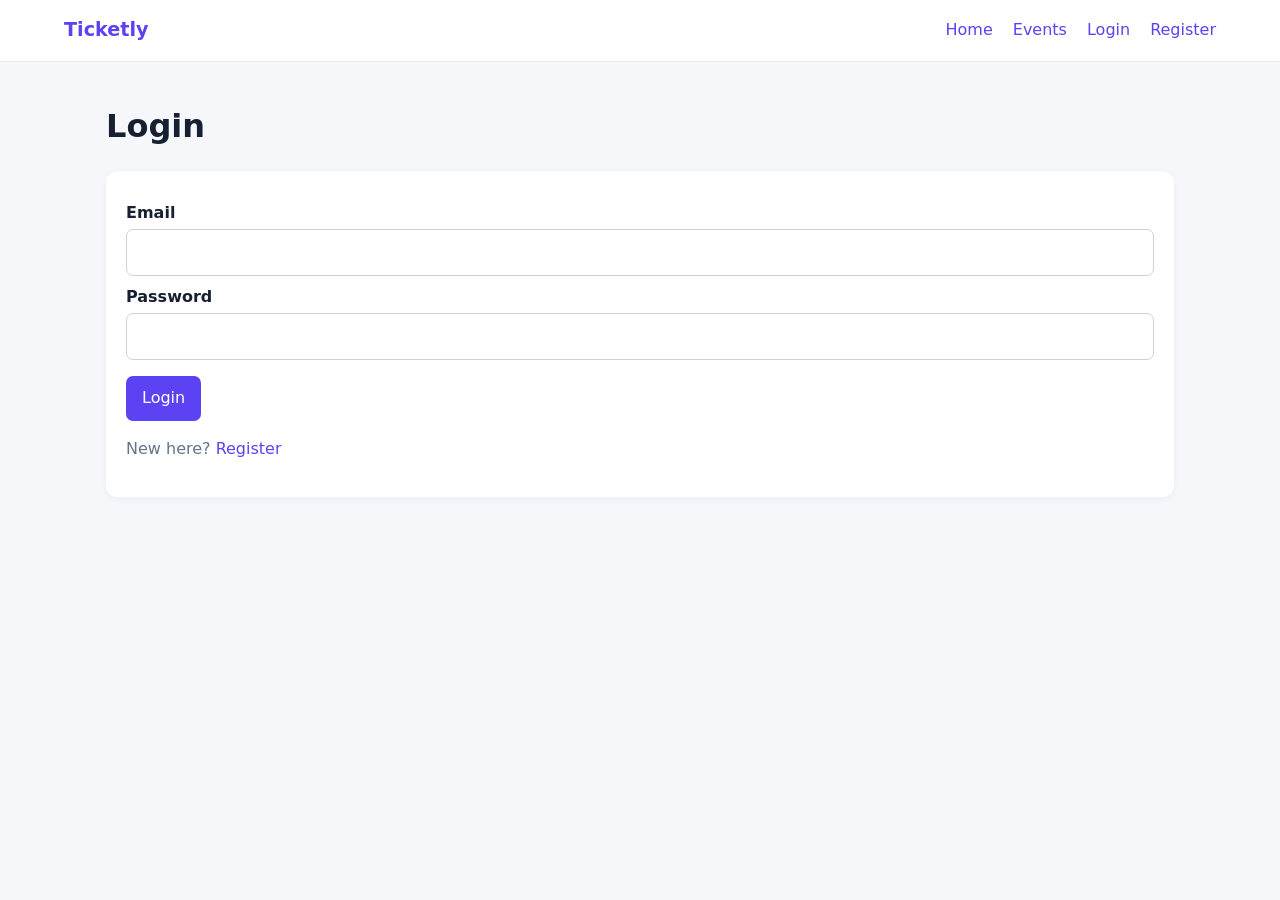
==== frontend/admin.html @ 1169518d "Initial Event and Ticket Booking System" ====
<!doctype html><html><head><meta charset="utf-8"><meta name="viewport" content="width=device-width,initial-scale=1"><title>Admin</title><link rel="stylesheet" href="css/styles.css"></head><body><nav id="nav"></nav><main><h1>Admin dashboard</h1><div id="message"></div><form id="form"><h2>Create event</h2><div class="row"><p><label>Title</label><input name="title" required></p><p><label>Category</label><input name="category" required></p><p><label>Location</label><input name="location" required></p></div><div class="row"><p><label>Date</label><input name="event_date" type="date" required></p><p><label>Time</label><input name="event_time" type="time" required></p><p><label>Image URL (optional)</label><input name="image_url"></p></div><label>Description</label><textarea name="description" required></textarea><p><button>Create event</button></p></form><h2>All bookings</h2><section id="bookings" class="grid"></section></main><script src="js/app.js"></script><script>if(!user()||user().role!=='admin')location='login.html';form.onsubmit=async e=>{e.preventDefault();try{await api('/events',{method:'POST',body:JSON.stringify(Object.fromEntries(new FormData(form)))});form.reset();load()}catch(e){showError(e)}};async function load(){try{bookings.innerHTML=(await api('/bookings')).bookings.map(b=>`<article class="card"><b>${b.event.title}</b><p>${b.event.location} · $${b.total_amount.toFixed(2)}</p><p>${b.status}</p></article>`).join('')||'<p>No bookings yet.</p>'}catch(e){showError(e)}}load()</script></body></html>
---- frontend/css/styles.css ----
:root { --ink:#172033; --brand:#5b42f3; --light:#f5f7fb; --muted:#64748b; --danger:#d14343; }
* { box-sizing:border-box } body { margin:0; font:16px/1.5 system-ui,sans-serif; color:var(--ink); background:var(--light) }
nav { background:#fff; border-bottom:1px solid #e6e9f0; padding:1rem max(5vw,1rem); display:flex; gap:1.25rem; align-items:center; flex-wrap:wrap } nav b { color:var(--brand); font-size:1.2rem; margin-right:auto } a { color:var(--brand); text-decoration:none } main { max-width:1100px; margin:2.5rem auto; padding:0 1rem } h1 { margin-top:0 } .hero { background:linear-gradient(120deg,#3424aa,#7a5cff); color:#fff; padding:4rem 2rem; border-radius:18px }.hero h1 { font-size:clamp(2rem,6vw,4rem) }.grid { display:grid; grid-template-columns:repeat(auto-fit,minmax(240px,1fr)); gap:1rem }.card, form { background:#fff; padding:1.25rem; border-radius:12px; box-shadow:0 2px 10px #1e293b0c }.card h3 { margin:.1rem 0 }.muted { color:var(--muted) }.row { display:flex; gap:.75rem; flex-wrap:wrap; align-items:end }.row>* { flex:1 } input, textarea, select, button { width:100%; border:1px solid #ccd3df; border-radius:7px; padding:.65rem; font:inherit } label { display:block; margin:.6rem 0 .25rem; font-weight:600 } button,.button { background:var(--brand); color:#fff; border:0; cursor:pointer; display:inline-block; width:auto; padding:.65rem 1rem }.danger { background:var(--danger) }.notice { padding:.8rem; border-radius:7px; background:#fff1f1; color:#a22626; margin:1rem 0 }.ticket { border-top:1px solid #e6e9f0; padding:.8rem 0 }.hidden { display:none!important }
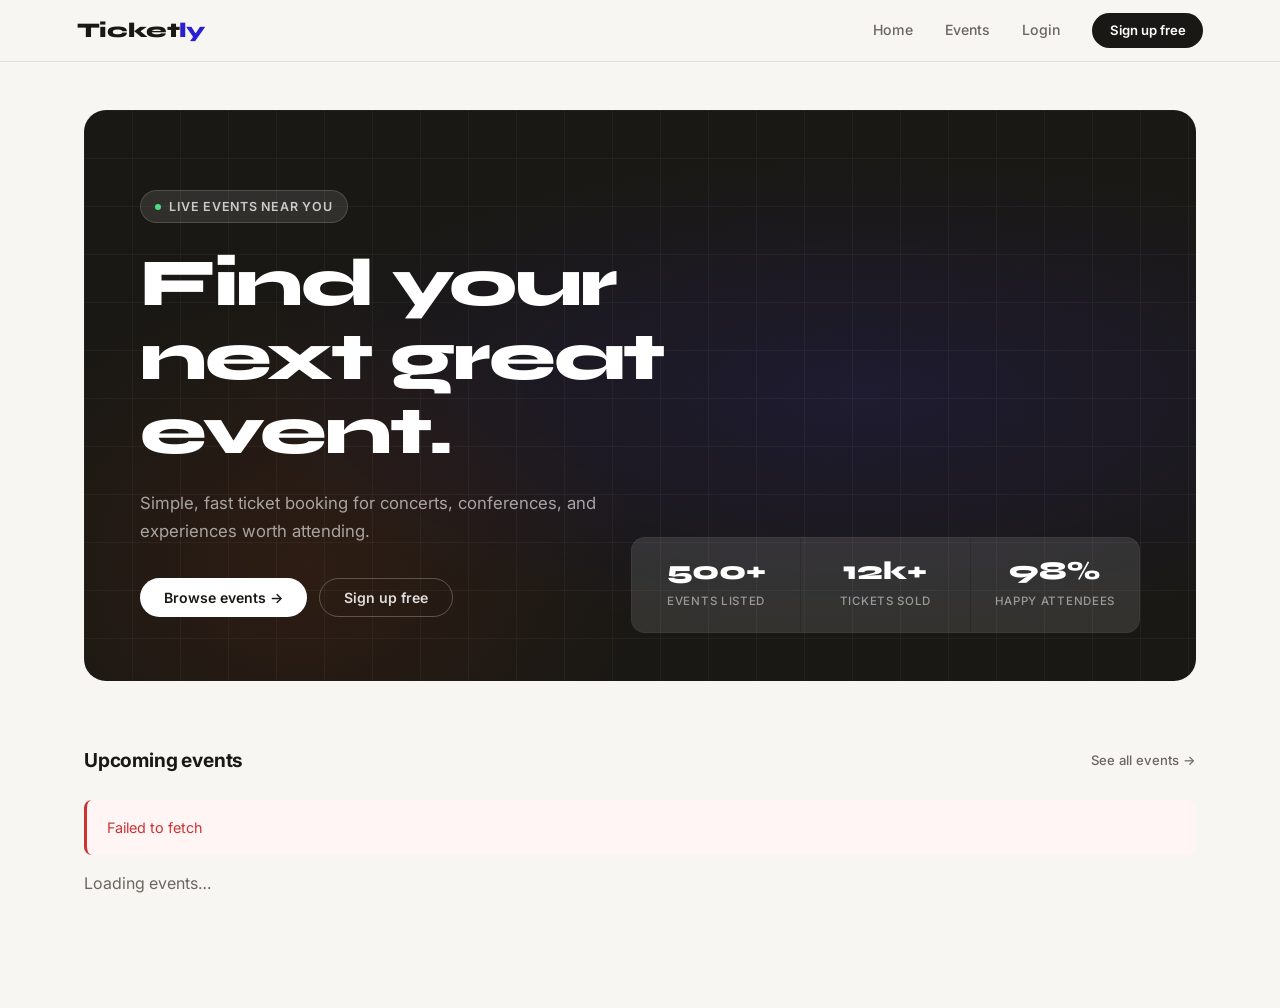
==== commit 72814f2e: "ready to learn docker" ====
--- a/frontend/admin.html
+++ b/frontend/admin.html
@@ -1 +1,215 @@
-<!doctype html><html><head><meta charset="utf-8"><meta name="viewport" content="width=device-width,initial-scale=1"><title>Admin</title><link rel="stylesheet" href="css/styles.css"></head><body><nav id="nav"></nav><main><h1>Admin dashboard</h1><div id="message"></div><form id="form"><h2>Create event</h2><div class="row"><p><label>Title</label><input name="title" required></p><p><label>Category</label><input name="category" required></p><p><label>Location</label><input name="location" required></p></div><div class="row"><p><label>Date</label><input name="event_date" type="date" required></p><p><label>Time</label><input name="event_time" type="time" required></p><p><label>Image URL (optional)</label><input name="image_url"></p></div><label>Description</label><textarea name="description" required></textarea><p><button>Create event</button></p></form><h2>All bookings</h2><section id="bookings" class="grid"></section></main><script src="js/app.js"></script><script>if(!user()||user().role!=='admin')location='login.html';form.onsubmit=async e=>{e.preventDefault();try{await api('/events',{method:'POST',body:JSON.stringify(Object.fromEntries(new FormData(form)))});form.reset();load()}catch(e){showError(e)}};async function load(){try{bookings.innerHTML=(await api('/bookings')).bookings.map(b=>`<article class="card"><b>${b.event.title}</b><p>${b.event.location} · $${b.total_amount.toFixed(2)}</p><p>${b.status}</p></article>`).join('')||'<p>No bookings yet.</p>'}catch(e){showError(e)}}load()</script></body></html>
+<!doctype html>
+<html lang="en">
+<head>
+  <meta charset="utf-8">
+  <meta name="viewport" content="width=device-width,initial-scale=1">
+  <title>Admin — Ticketly</title>
+  <link rel="stylesheet" href="css/styles.css">
+</head>
+<body>
+  <nav id="nav"></nav>
+  <main>
+    <div style="margin-bottom:2.5rem">
+      <h1 style="margin-bottom:.25rem">Admin dashboard</h1>
+      <p class="muted" style="font-size:.92rem">Manage events, tickets and bookings.</p>
+    </div>
+
+    <!-- Stats -->
+    <div class="admin-grid" id="statsRow">
+      <div class="stat-card"><div class="stat-icon brand">🗓️</div><div><div class="stat-num" id="sEvents">—</div><div class="stat-label">Total events</div></div></div>
+      <div class="stat-card"><div class="stat-icon accent">🎟️</div><div><div class="stat-num" id="sBookings">—</div><div class="stat-label">Total bookings</div></div></div>
+    </div>
+
+    <div id="message"></div>
+
+    <!-- Create / Edit Event -->
+    <form id="eventForm">
+      <div style="display:flex;justify-content:space-between;align-items:center;margin-bottom:1.5rem">
+        <h2 id="eventFormTitle" style="font-size:1.15rem;margin:0">Create event</h2>
+        <button id="cancelEdit" class="hidden button btn-ghost" type="button" onclick="resetEventForm()" style="border-radius:100px;padding:.5rem 1rem;font-size:.82rem">✕ Cancel edit</button>
+      </div>
+      <div class="row">
+        <p><label>Title</label><input name="title" required placeholder="Event name"></p>
+        <p><label>Category</label><input name="category" required placeholder="Music, Tech…"></p>
+        <p><label>Location</label><input name="location" required placeholder="Venue or city"></p>
+      </div>
+      <div class="row">
+        <p><label>Date</label><input name="event_date" type="date" required></p>
+        <p><label>Time</label><input name="event_time" type="time" required></p>
+        <p><label>Image URL</label><input name="image_url" placeholder="https://…"></p>
+      </div>
+      <label>Description</label>
+      <textarea name="description" required placeholder="Describe the event…"></textarea>
+      <div style="margin-top:1.5rem">
+        <button id="eventSubmit" style="border-radius:100px">Create event →</button>
+      </div>
+    </form>
+
+    <!-- Events table -->
+    <div style="display:flex;justify-content:space-between;align-items:center;margin-bottom:1rem">
+      <h2 style="font-size:1.1rem">Event management</h2>
+    </div>
+    <div class="table-wrap">
+      <table>
+        <thead><tr><th>Title</th><th>Category</th><th>Date</th><th>Location</th><th>Actions</th></tr></thead>
+        <tbody id="eventsTable"><tr><td colspan="5" class="muted" style="padding:2rem;text-align:center">Loading…</td></tr></tbody>
+      </table>
+    </div>
+
+    <!-- Ticket type form -->
+    <form id="ticketForm">
+      <h2 style="font-size:1.15rem;margin-bottom:1.5rem;margin-top:0">Create ticket type</h2>
+      <div class="row">
+        <p><label>Event</label><select id="ticketEvent" required></select></p>
+        <p><label>Ticket name</label><input name="name" placeholder="General Admission" required></p>
+        <p><label>Price ($)</label><input name="price" type="number" min="0" step="0.01" required placeholder="0.00"></p>
+        <p><label>Quantity</label><input name="total_quantity" type="number" min="1" required placeholder="100"></p>
+      </div>
+      <label>Description (optional)</label>
+      <textarea name="description" placeholder="What's included…"></textarea>
+      <div style="margin-top:1.5rem"><button style="border-radius:100px">Create ticket type →</button></div>
+    </form>
+
+    <!-- Tickets for selected event -->
+    <h2 id="ticketsTitle" style="margin-bottom:1rem;font-size:1.1rem">Ticket types</h2>
+    <div id="tickets" style="margin-bottom:2.5rem">
+      <p class="muted" style="font-size:.9rem">Select an event above to view its ticket types.</p>
+    </div>
+
+    <!-- All bookings table -->
+    <h2 style="margin-bottom:1rem;font-size:1.1rem">All bookings</h2>
+    <div class="table-wrap">
+      <table>
+        <thead><tr><th>User</th><th>Event</th><th>Ticket</th><th>Qty</th><th>Date</th></tr></thead>
+        <tbody id="bookingsTable"><tr><td colspan="5" class="muted" style="padding:2rem;text-align:center">Loading…</td></tr></tbody>
+      </table>
+    </div>
+  </main>
+
+  <script src="js/app.js"></script>
+  <script>
+    let editId = null;
+
+    async function loadEvents() {
+      const { events } = await api('/events');
+      document.querySelector('#sEvents').textContent = events.length;
+
+      const tb = document.querySelector('#eventsTable');
+      tb.innerHTML = events.length
+        ? events.map(e => `
+          <tr>
+            <td style="font-weight:600">${e.title}</td>
+            <td><span class="badge">${e.category}</span></td>
+            <td>${fmtDate(e.event_date)}</td>
+            <td>${e.location}</td>
+            <td>
+              <div style="display:flex;gap:.5rem">
+                <button onclick='startEdit(${JSON.stringify(e)})' class="btn-ghost button" style="padding:.4rem .85rem;font-size:.78rem;border-radius:100px">Edit</button>
+                <button class="danger button" onclick="deleteEvent(${e.id})" style="padding:.4rem .85rem;font-size:.78rem;border-radius:100px">Delete</button>
+              </div>
+            </td>
+          </tr>`).join('')
+        : `<tr><td colspan="5" class="muted" style="padding:2rem;text-align:center">No events yet.</td></tr>`;
+
+      const sel = document.querySelector('#ticketEvent');
+      sel.innerHTML = events.map(e => `<option value="${e.id}">${e.title}</option>`).join('');
+    }
+
+    async function loadBookings() {
+      try {
+        const { bookings } = await api('/bookings');
+        document.querySelector('#sBookings').textContent = bookings.length;
+        const tb = document.querySelector('#bookingsTable');
+        tb.innerHTML = bookings.length
+          ? bookings.map(b => `
+            <tr>
+              <td>${b.user_name || b.user_email || '—'}</td>
+              <td style="font-weight:600">${b.event.title}</td>
+              <td>${b.items.map(item => item.ticket_type).join(', ')}</td>
+              <td><span class="badge orange">×${b.items.reduce((total, item) => total + item.quantity, 0)}</span></td>
+              <td>${fmtDate(b.created_at)}</td>
+            </tr>`).join('')
+          : `<tr><td colspan="5" class="muted" style="padding:2rem;text-align:center">No bookings yet.</td></tr>`;
+      } catch(_) {}
+    }
+
+    function startEdit(e) {
+      editId = e.id;
+      document.querySelector('#eventFormTitle').textContent = 'Edit event';
+      document.querySelector('#eventSubmit').textContent = 'Save changes →';
+      document.querySelector('#cancelEdit').classList.remove('hidden');
+      const form = document.querySelector('#eventForm');
+      Object.entries(e).forEach(([k, v]) => { const i = form.querySelector(`[name="${k}"]`); if (i) i.value = v || ''; });
+      form.scrollIntoView({ behavior: 'smooth', block: 'start' });
+    }
+
+    function resetEventForm() {
+      editId = null;
+      document.querySelector('#eventFormTitle').textContent = 'Create event';
+      document.querySelector('#eventSubmit').textContent = 'Create event →';
+      document.querySelector('#cancelEdit').classList.add('hidden');
+      document.querySelector('#eventForm').reset();
+    }
+
+    async function deleteEvent(id) {
+      if (!confirm('Delete this event? This cannot be undone.')) return;
+      try { await api(`/events/${id}`, { method: 'DELETE' }); showMessage('Event deleted.', false); loadEvents(); }
+      catch(e) { showError(e); }
+    }
+
+    document.querySelector('#eventForm').addEventListener('submit', async e => {
+      e.preventDefault();
+      const fd = Object.fromEntries(new FormData(e.target));
+      try {
+        if (editId) {
+          await api(`/events/${editId}`, { method: 'PUT', body: JSON.stringify(fd) });
+          showMessage('Event updated.', false);
+        } else {
+          await api('/events', { method: 'POST', body: JSON.stringify(fd) });
+          showMessage('Event created.', false);
+        }
+        resetEventForm(); loadEvents();
+      } catch(err) { showError(err); }
+    });
+
+    document.querySelector('#ticketForm').addEventListener('submit', async e => {
+      e.preventDefault();
+      const fd = Object.fromEntries(new FormData(e.target));
+      fd.event_id = document.querySelector('#ticketEvent').value;
+      try {
+        const eventId = fd.event_id;
+        delete fd.event_id;
+        await api(`/events/${eventId}/tickets`, { method: 'POST', body: JSON.stringify(fd) });
+        showMessage('Ticket type created.', false);
+        e.target.reset();
+        loadEvents();
+      }
+      catch(err) { showError(err); }
+    });
+
+    document.querySelector('#ticketEvent').addEventListener('change', async function() {
+      const id = this.value; if (!id) return;
+      try {
+        const { ticket_types: tickets } = await api(`/events/${id}/tickets`);
+        document.querySelector('#tickets').innerHTML = tickets.length
+          ? `<div class="table-wrap"><table>
+              <thead><tr><th>Name</th><th>Price</th><th>Available</th><th>Total</th></tr></thead>
+              <tbody>${tickets.map(t => `<tr>
+                <td style="font-weight:600">${t.name}</td>
+                <td>$${Number(t.price).toFixed(2)}</td>
+                <td><span class="badge green">${t.available_quantity ?? t.total_quantity}</span></td>
+                <td>${t.total_quantity}</td>
+              </tr>`).join('')}</tbody>
+            </table></div>`
+          : `<p class="muted" style="font-size:.9rem">No ticket types for this event yet.</p>`;
+      } catch(e) { showError(e); }
+    });
+
+    document.addEventListener('DOMContentLoaded', async () => {
+      if (!user() || user().role !== 'admin') { location.href = 'index.html'; return; }
+      await loadEvents();
+      await loadBookings();
+    });
+  </script>
+</body>
+</html>
--- a/frontend/css/styles.css
+++ b/frontend/css/styles.css
@@ -1,3 +1,740 @@
-:root { --ink:#172033; --brand:#5b42f3; --light:#f5f7fb; --muted:#64748b; --danger:#d14343; }
-* { box-sizing:border-box } body { margin:0; font:16px/1.5 system-ui,sans-serif; color:var(--ink); background:var(--light) }
-nav { background:#fff; border-bottom:1px solid #e6e9f0; padding:1rem max(5vw,1rem); display:flex; gap:1.25rem; align-items:center; flex-wrap:wrap } nav b { color:var(--brand); font-size:1.2rem; margin-right:auto } a { color:var(--brand); text-decoration:none } main { max-width:1100px; margin:2.5rem auto; padding:0 1rem } h1 { margin-top:0 } .hero { background:linear-gradient(120deg,#3424aa,#7a5cff); color:#fff; padding:4rem 2rem; border-radius:18px }.hero h1 { font-size:clamp(2rem,6vw,4rem) }.grid { display:grid; grid-template-columns:repeat(auto-fit,minmax(240px,1fr)); gap:1rem }.card, form { background:#fff; padding:1.25rem; border-radius:12px; box-shadow:0 2px 10px #1e293b0c }.card h3 { margin:.1rem 0 }.muted { color:var(--muted) }.row { display:flex; gap:.75rem; flex-wrap:wrap; align-items:end }.row>* { flex:1 } input, textarea, select, button { width:100%; border:1px solid #ccd3df; border-radius:7px; padding:.65rem; font:inherit } label { display:block; margin:.6rem 0 .25rem; font-weight:600 } button,.button { background:var(--brand); color:#fff; border:0; cursor:pointer; display:inline-block; width:auto; padding:.65rem 1rem }.danger { background:var(--danger) }.notice { padding:.8rem; border-radius:7px; background:#fff1f1; color:#a22626; margin:1rem 0 }.ticket { border-top:1px solid #e6e9f0; padding:.8rem 0 }.hidden { display:none!important }
+@import url('https://fonts.googleapis.com/css2?family=Inter:ital,wght@0,400;0,500;0,600;0,700;0,800;1,400&family=Syne:wght@700;800&display=swap');
+
+/* ─── TOKENS ─── */
+:root {
+  --bg:       #F7F6F2;
+  --surface:  #FFFFFF;
+  --surface2: #F0EEE8;
+  --border:   #E2DFD6;
+  --ink:      #1A1814;
+  --muted:    #6B6760;
+  --brand:    #2A1FD4;
+  --brand-lt: #EAE8FF;
+  --accent:   #E8480C;
+  --accent-lt:#FFF0EB;
+  --gold:     #C9993A;
+  --gold-lt:  #FFF8E8;
+  --success:  #1A7A4A;
+  --danger:   #CC3333;
+  --radius-sm:8px;
+  --radius:   14px;
+  --radius-lg:22px;
+  --shadow-sm:0 1px 3px rgba(26,24,20,.07),0 1px 2px rgba(26,24,20,.05);
+  --shadow:   0 4px 16px rgba(26,24,20,.09),0 1px 4px rgba(26,24,20,.06);
+  --shadow-lg:0 16px 48px rgba(26,24,20,.13),0 4px 12px rgba(26,24,20,.08);
+}
+
+*, *::before, *::after { box-sizing: border-box; margin: 0; padding: 0; }
+
+body {
+  font-family: 'Inter', system-ui, sans-serif;
+  font-size: 16px;
+  line-height: 1.6;
+  color: var(--ink);
+  background: var(--bg);
+  -webkit-font-smoothing: antialiased;
+}
+
+img { display: block; max-width: 100%; }
+a { color: var(--brand); text-decoration: none; }
+
+/* ─── NAV ─── */
+nav {
+  position: sticky;
+  top: 0;
+  z-index: 200;
+  background: rgba(247,246,242,.92);
+  backdrop-filter: blur(20px);
+  -webkit-backdrop-filter: blur(20px);
+  border-bottom: 1px solid var(--border);
+  padding: 0 max(6vw, 1.25rem);
+  height: 62px;
+  display: flex;
+  gap: 2rem;
+  align-items: center;
+}
+
+nav b {
+  font-family: 'Syne', sans-serif;
+  font-size: 1.3rem;
+  font-weight: 800;
+  color: var(--ink);
+  margin-right: auto;
+  letter-spacing: -0.02em;
+}
+
+nav b span { color: var(--brand); }
+
+nav a {
+  color: var(--muted);
+  font-size: .88rem;
+  font-weight: 500;
+  transition: color .15s;
+}
+nav a:hover { color: var(--ink); }
+nav .nav-cta {
+  background: var(--ink);
+  color: #fff !important;
+  padding: .45rem 1.1rem;
+  border-radius: 100px;
+  font-size: .82rem;
+  font-weight: 600;
+}
+nav .nav-cta:hover { opacity: .85; }
+
+/* ─── LAYOUT ─── */
+main {
+  max-width: 1160px;
+  margin: 0 auto;
+  padding: 3rem 1.5rem 7rem;
+}
+
+h1 {
+  font-family: 'Syne', sans-serif;
+  font-size: clamp(2rem, 5vw, 3.2rem);
+  font-weight: 800;
+  line-height: 1.1;
+  letter-spacing: -0.03em;
+  color: var(--ink);
+}
+
+h2 {
+  font-size: 1.05rem;
+  font-weight: 700;
+  color: var(--ink);
+  letter-spacing: -.01em;
+}
+
+/* ─── HERO ─── */
+.hero {
+  position: relative;
+  overflow: hidden;
+  border-radius: var(--radius-lg);
+  background: var(--ink);
+  padding: 5rem 3.5rem 4rem;
+  margin-bottom: 4rem;
+  min-height: 420px;
+  display: flex;
+  align-items: center;
+}
+
+.hero-bg {
+  position: absolute;
+  inset: 0;
+  background:
+    radial-gradient(ellipse 80% 60% at 70% 50%, #3a2fee22 0%, transparent 70%),
+    radial-gradient(ellipse 50% 80% at 20% 80%, #E8480C18 0%, transparent 60%);
+  pointer-events: none;
+}
+
+.hero-grid {
+  position: absolute;
+  inset: 0;
+  background-image:
+    linear-gradient(rgba(255,255,255,.04) 1px, transparent 1px),
+    linear-gradient(90deg, rgba(255,255,255,.04) 1px, transparent 1px);
+  background-size: 48px 48px;
+  pointer-events: none;
+}
+
+.hero-content { position: relative; z-index: 1; max-width: 600px; }
+
+.hero-eyebrow {
+  display: inline-flex;
+  align-items: center;
+  gap: .5rem;
+  background: rgba(255,255,255,.1);
+  border: 1px solid rgba(255,255,255,.15);
+  color: rgba(255,255,255,.75);
+  font-size: .78rem;
+  font-weight: 600;
+  letter-spacing: .06em;
+  text-transform: uppercase;
+  padding: .35rem .9rem;
+  border-radius: 100px;
+  margin-bottom: 1.5rem;
+}
+
+.hero-eyebrow::before {
+  content: '';
+  width: 6px; height: 6px;
+  background: #4ade80;
+  border-radius: 50%;
+  flex-shrink: 0;
+}
+
+.hero h1 {
+  color: #fff;
+  margin-bottom: 1.25rem;
+  font-size: clamp(2.4rem, 6vw, 4.2rem);
+}
+
+.hero p {
+  color: rgba(255,255,255,.6);
+  font-size: 1.05rem;
+  margin-bottom: 2rem;
+  max-width: 44ch;
+  line-height: 1.7;
+}
+
+.hero-actions { display: flex; gap: .75rem; flex-wrap: wrap; }
+
+.hero-stats {
+  position: absolute;
+  right: 3.5rem;
+  bottom: 3rem;
+  display: grid;
+  grid-template-columns: repeat(3, 1fr);
+  gap: 1px;
+  background: rgba(255,255,255,.08);
+  border: 1px solid rgba(255,255,255,.08);
+  border-radius: var(--radius);
+  overflow: hidden;
+}
+
+.hero-stat {
+  background: rgba(255,255,255,.04);
+  padding: 1.25rem 1.5rem;
+  text-align: center;
+}
+
+.hero-stat strong {
+  display: block;
+  font-family: 'Syne', sans-serif;
+  font-size: 1.6rem;
+  font-weight: 800;
+  color: #fff;
+  line-height: 1;
+  margin-bottom: .2rem;
+}
+
+.hero-stat span {
+  font-size: .72rem;
+  color: rgba(255,255,255,.5);
+  font-weight: 500;
+  text-transform: uppercase;
+  letter-spacing: .06em;
+}
+
+/* ─── SECTION HEADER ─── */
+.section-header {
+  display: flex;
+  justify-content: space-between;
+  align-items: center;
+  margin-bottom: 1.5rem;
+}
+
+.section-header h2 { font-size: 1.2rem; }
+
+.section-header a {
+  font-size: .82rem;
+  color: var(--muted);
+  font-weight: 500;
+  display: flex;
+  align-items: center;
+  gap: .25rem;
+}
+.section-header a:hover { color: var(--brand); }
+
+/* ─── BUTTONS ─── */
+.button, button {
+  display: inline-flex;
+  align-items: center;
+  gap: .5rem;
+  border: none;
+  border-radius: 100px;
+  padding: .72rem 1.5rem;
+  font: 600 .88rem/1 'Inter', sans-serif;
+  cursor: pointer;
+  transition: all .15s;
+  text-decoration: none;
+  white-space: nowrap;
+  background: var(--brand);
+  color: #fff;
+}
+
+.button:hover, button:hover { filter: brightness(1.1); transform: translateY(-1px); }
+.button:active, button:active { transform: translateY(0); filter: brightness(.95); }
+
+.btn-outline {
+  background: transparent;
+  border: 1.5px solid rgba(255,255,255,.25);
+  color: rgba(255,255,255,.85);
+}
+.btn-outline:hover { background: rgba(255,255,255,.1); border-color: rgba(255,255,255,.4); filter: none; }
+
+.btn-dark {
+  background: var(--ink);
+  color: #fff;
+}
+
+.btn-ghost {
+  background: var(--surface2);
+  color: var(--ink);
+  border: 1px solid var(--border);
+}
+.btn-ghost:hover { background: var(--border); filter: none; }
+
+.danger { background: var(--danger) !important; }
+
+/* ─── GRID ─── */
+.grid {
+  display: grid;
+  grid-template-columns: repeat(auto-fill, minmax(280px, 1fr));
+  gap: 1.25rem;
+}
+
+.grid-tight {
+  display: grid;
+  grid-template-columns: repeat(auto-fill, minmax(220px, 1fr));
+  gap: 1rem;
+}
+
+/* ─── EVENT CARD ─── */
+.card {
+  background: var(--surface);
+  border: 1px solid var(--border);
+  border-radius: var(--radius);
+  overflow: hidden;
+  display: flex;
+  flex-direction: column;
+  transition: box-shadow .2s, transform .2s;
+  box-shadow: var(--shadow-sm);
+}
+
+.card:hover {
+  box-shadow: var(--shadow);
+  transform: translateY(-3px);
+}
+
+.card-img-wrap {
+  position: relative;
+  aspect-ratio: 16/9;
+  overflow: hidden;
+  background: var(--surface2);
+  flex-shrink: 0;
+}
+
+.card-img-wrap img {
+  width: 100%;
+  height: 100%;
+  object-fit: cover;
+  transition: transform .4s ease;
+}
+
+.card:hover .card-img-wrap img { transform: scale(1.04); }
+
+.card-img-placeholder {
+  width: 100%;
+  height: 100%;
+  display: flex;
+  align-items: center;
+  justify-content: center;
+  font-size: 2.5rem;
+  background: linear-gradient(135deg, var(--surface2) 0%, var(--border) 100%);
+}
+
+.card-category {
+  position: absolute;
+  top: .75rem;
+  left: .75rem;
+  background: rgba(255,255,255,.95);
+  color: var(--ink);
+  font-size: .72rem;
+  font-weight: 700;
+  padding: .3rem .7rem;
+  border-radius: 100px;
+  letter-spacing: .04em;
+  text-transform: uppercase;
+  backdrop-filter: blur(8px);
+}
+
+.card-body { padding: 1.25rem; display: flex; flex-direction: column; flex: 1; gap: .5rem; }
+.card-body h3 { font-size: 1rem; font-weight: 700; line-height: 1.3; letter-spacing: -.01em; }
+.card-meta { font-size: .8rem; color: var(--muted); display: flex; flex-direction: column; gap: .2rem; }
+.card-meta span { display: flex; align-items: center; gap: .4rem; }
+.card-footer { margin-top: auto; display: flex; align-items: center; justify-content: space-between; padding-top: .75rem; border-top: 1px solid var(--border); }
+.card-price { font-size: .95rem; font-weight: 700; color: var(--ink); }
+.card-footer .button { padding: .5rem 1rem; font-size: .8rem; border-radius: 100px; }
+
+/* FEATURED CARD - big one */
+.card-featured {
+  grid-column: 1 / -1;
+  flex-direction: row;
+  min-height: 280px;
+}
+
+.card-featured .card-img-wrap {
+  width: 380px;
+  flex-shrink: 0;
+  aspect-ratio: unset;
+}
+
+.card-featured .card-body { padding: 2rem; justify-content: center; }
+.card-featured .card-body h3 { font-size: 1.4rem; }
+
+/* ─── CATEGORY PILLS ─── */
+.category-strip {
+  display: flex;
+  gap: .6rem;
+  flex-wrap: wrap;
+  margin-bottom: 2rem;
+}
+
+.cat-pill {
+  display: inline-flex;
+  align-items: center;
+  gap: .4rem;
+  background: var(--surface);
+  border: 1px solid var(--border);
+  color: var(--muted);
+  font-size: .82rem;
+  font-weight: 600;
+  padding: .45rem 1rem;
+  border-radius: 100px;
+  cursor: pointer;
+  transition: all .15s;
+}
+
+.cat-pill:hover, .cat-pill.active {
+  background: var(--ink);
+  color: #fff;
+  border-color: var(--ink);
+}
+
+/* ─── SEARCH ─── */
+.search-wrap {
+  position: relative;
+  display: flex;
+  gap: .75rem;
+  margin-bottom: 2rem;
+  flex-wrap: wrap;
+}
+
+.search-wrap input {
+  flex: 1;
+  min-width: 200px;
+  padding-left: 2.75rem;
+}
+
+.search-wrap .search-icon {
+  position: absolute;
+  left: 1rem;
+  top: 50%;
+  transform: translateY(-50%);
+  color: var(--muted);
+  font-size: .9rem;
+  pointer-events: none;
+}
+
+/* ─── FORMS ─── */
+form {
+  background: var(--surface);
+  border: 1px solid var(--border);
+  border-radius: var(--radius-lg);
+  padding: 2rem;
+  margin-bottom: 2rem;
+  box-shadow: var(--shadow-sm);
+}
+
+label {
+  display: block;
+  margin: 1rem 0 .35rem;
+  font-size: .8rem;
+  font-weight: 700;
+  color: var(--muted);
+  letter-spacing: .04em;
+  text-transform: uppercase;
+}
+
+input, textarea, select {
+  width: 100%;
+  background: var(--bg);
+  border: 1.5px solid var(--border);
+  border-radius: var(--radius-sm);
+  padding: .75rem 1rem;
+  font: inherit;
+  font-size: .95rem;
+  color: var(--ink);
+  transition: border-color .15s, box-shadow .15s;
+  appearance: none;
+}
+
+input:focus, textarea:focus, select:focus {
+  outline: none;
+  border-color: var(--brand);
+  box-shadow: 0 0 0 3px rgba(42,31,212,.12);
+  background: #fff;
+}
+
+input::placeholder, textarea::placeholder { color: var(--border); }
+textarea { min-height: 120px; resize: vertical; }
+select option { background: var(--surface); }
+
+/* ─── ROW ─── */
+.row {
+  display: flex;
+  gap: 1rem;
+  flex-wrap: wrap;
+  align-items: flex-end;
+}
+.row > * { flex: 1; min-width: 150px; }
+.row > button, .row > .button { flex: 0 0 auto; min-width: auto; }
+.row p { margin: 0; }
+
+/* ─── NOTICE ─── */
+.notice {
+  padding: 1rem 1.25rem;
+  border-radius: var(--radius-sm);
+  font-size: .9rem;
+  margin: 1rem 0;
+  border-left: 3px solid var(--danger);
+  background: #fff5f5;
+  color: var(--danger);
+}
+.notice.success {
+  border-color: var(--success);
+  background: #f0fff7;
+  color: var(--success);
+}
+
+/* ─── AUTH ─── */
+.auth-wrap {
+  max-width: 440px;
+  margin: 0 auto;
+}
+
+.auth-header { text-align: center; margin-bottom: 2rem; }
+.auth-header h1 { margin-bottom: .5rem; }
+.auth-header p { color: var(--muted); font-size: .95rem; }
+
+/* ─── EVENT DETAIL ─── */
+.detail-layout {
+  display: grid;
+  grid-template-columns: 1fr 360px;
+  gap: 2rem;
+  align-items: start;
+}
+
+.detail-hero-img {
+  width: 100%;
+  aspect-ratio: 16/8;
+  object-fit: cover;
+  border-radius: var(--radius);
+  margin-bottom: 2rem;
+  background: var(--surface2);
+}
+
+.detail-meta-row {
+  display: flex;
+  gap: .5rem;
+  flex-wrap: wrap;
+  margin-bottom: 1.5rem;
+}
+
+.detail-chip {
+  display: inline-flex;
+  align-items: center;
+  gap: .4rem;
+  background: var(--surface2);
+  border: 1px solid var(--border);
+  border-radius: 100px;
+  padding: .4rem .9rem;
+  font-size: .82rem;
+  font-weight: 600;
+  color: var(--muted);
+}
+
+.detail-body { color: var(--muted); line-height: 1.8; font-size: .97rem; }
+
+.detail-sidebar {
+  position: sticky;
+  top: 80px;
+}
+
+.sidebar-card {
+  background: var(--surface);
+  border: 1px solid var(--border);
+  border-radius: var(--radius-lg);
+  padding: 1.75rem;
+  box-shadow: var(--shadow);
+}
+
+.sidebar-card h3 { font-size: 1.1rem; margin-bottom: 1.25rem; }
+
+/* ─── TICKET ─── */
+.ticket-row {
+  padding: 1rem 0;
+  border-bottom: 1px solid var(--border);
+}
+.ticket-row:last-child { border-bottom: none; }
+.ticket-row h4 { font-size: .95rem; font-weight: 700; margin-bottom: .2rem; }
+.ticket-row p { font-size: .82rem; color: var(--muted); }
+.ticket-row-foot { display: flex; align-items: center; justify-content: space-between; margin-top: .75rem; }
+.ticket-price { font-size: 1.3rem; font-weight: 800; color: var(--ink); }
+.ticket-price span { font-size: .75rem; font-weight: 500; color: var(--muted); }
+
+/* ─── BOOKINGS ─── */
+.booking-list { display: flex; flex-direction: column; gap: 1rem; }
+
+.booking-item {
+  background: var(--surface);
+  border: 1px solid var(--border);
+  border-radius: var(--radius);
+  padding: 1.5rem;
+  display: grid;
+  grid-template-columns: 80px 1fr auto;
+  gap: 1.25rem;
+  align-items: center;
+  box-shadow: var(--shadow-sm);
+}
+
+.booking-date-box {
+  background: var(--brand-lt);
+  border-radius: var(--radius-sm);
+  display: flex;
+  flex-direction: column;
+  align-items: center;
+  justify-content: center;
+  aspect-ratio: 1;
+  font-weight: 800;
+  font-family: 'Syne', sans-serif;
+}
+
+.booking-date-box .bday { font-size: 1.6rem; line-height: 1; color: var(--brand); }
+.booking-date-box .bmon { font-size: .72rem; font-weight: 700; color: var(--brand); opacity: .7; text-transform: uppercase; letter-spacing: .05em; }
+
+.booking-info h3 { font-size: 1rem; font-weight: 700; margin-bottom: .3rem; }
+.booking-info .meta { font-size: .82rem; color: var(--muted); display: flex; flex-direction: column; gap: .15rem; }
+.booking-total { text-align: right; }
+.booking-total strong { display: block; font-size: 1.2rem; font-weight: 800; }
+.booking-total span { font-size: .8rem; color: var(--muted); }
+
+/* ─── ADMIN ─── */
+.admin-grid { display: grid; grid-template-columns: 1fr 1fr; gap: 1.5rem; margin-bottom: 2.5rem; }
+
+.stat-card {
+  background: var(--surface);
+  border: 1px solid var(--border);
+  border-radius: var(--radius);
+  padding: 1.5rem;
+  box-shadow: var(--shadow-sm);
+  display: flex;
+  align-items: center;
+  gap: 1.25rem;
+}
+
+.stat-icon {
+  width: 52px; height: 52px;
+  border-radius: var(--radius-sm);
+  display: flex; align-items: center; justify-content: center;
+  font-size: 1.4rem;
+  flex-shrink: 0;
+}
+
+.stat-icon.brand { background: var(--brand-lt); }
+.stat-icon.accent { background: var(--accent-lt); }
+.stat-icon.gold { background: var(--gold-lt); }
+.stat-icon.success { background: #E8F8EF; }
+
+.stat-num {
+  font-family: 'Syne', sans-serif;
+  font-size: 2rem;
+  font-weight: 800;
+  line-height: 1;
+  color: var(--ink);
+}
+
+.stat-label { font-size: .8rem; color: var(--muted); margin-top: .25rem; font-weight: 500; }
+
+/* ─── TABLE ─── */
+.table-wrap {
+  background: var(--surface);
+  border: 1px solid var(--border);
+  border-radius: var(--radius);
+  overflow: auto;
+  margin-bottom: 2rem;
+  box-shadow: var(--shadow-sm);
+}
+
+table {
+  width: 100%;
+  border-collapse: collapse;
+  font-size: .88rem;
+}
+
+thead th {
+  text-align: left;
+  font-size: .72rem;
+  font-weight: 700;
+  text-transform: uppercase;
+  letter-spacing: .07em;
+  color: var(--muted);
+  padding: .9rem 1.25rem;
+  border-bottom: 1px solid var(--border);
+  background: var(--bg);
+}
+
+tbody td {
+  padding: 1rem 1.25rem;
+  border-bottom: 1px solid var(--border);
+  color: var(--ink);
+  vertical-align: middle;
+}
+
+tbody tr:last-child td { border-bottom: none; }
+tbody tr:hover td { background: var(--bg); }
+
+.badge {
+  display: inline-flex;
+  align-items: center;
+  background: var(--brand-lt);
+  color: var(--brand);
+  font-size: .72rem;
+  font-weight: 700;
+  padding: .25rem .6rem;
+  border-radius: 100px;
+  letter-spacing: .04em;
+}
+
+.badge.orange { background: var(--accent-lt); color: var(--accent); }
+.badge.green { background: #E8F8EF; color: var(--success); }
+
+/* ─── EMPTY STATE ─── */
+.empty {
+  grid-column: 1 / -1;
+  text-align: center;
+  padding: 5rem 2rem;
+  background: var(--surface);
+  border: 1.5px dashed var(--border);
+  border-radius: var(--radius-lg);
+}
+
+.empty-icon { font-size: 3rem; margin-bottom: 1rem; }
+.empty h3 { font-size: 1.1rem; margin-bottom: .5rem; }
+.empty p { color: var(--muted); font-size: .92rem; margin-bottom: 1.5rem; }
+
+/* ─── UTILS ─── */
+.muted { color: var(--muted); }
+.hidden { display: none !important; }
+.mt { margin-top: 1rem; }
+.mt2 { margin-top: 2rem; }
+
+/* ─── RESPONSIVE ─── */
+@media (max-width: 900px) {
+  .detail-layout { grid-template-columns: 1fr; }
+  .detail-sidebar { position: static; }
+  .card-featured { flex-direction: column; }
+  .card-featured .card-img-wrap { width: 100%; aspect-ratio: 16/9; }
+  .hero-stats { display: none; }
+  .hero { padding: 3.5rem 2rem 3rem; }
+}
+
+@media (max-width: 600px) {
+  main { padding: 2rem 1rem 5rem; }
+  nav { gap: .75rem; }
+  nav a { font-size: .8rem; }
+  .booking-item { grid-template-columns: 60px 1fr; }
+  .booking-total { display: none; }
+  .admin-grid { grid-template-columns: 1fr; }
+}
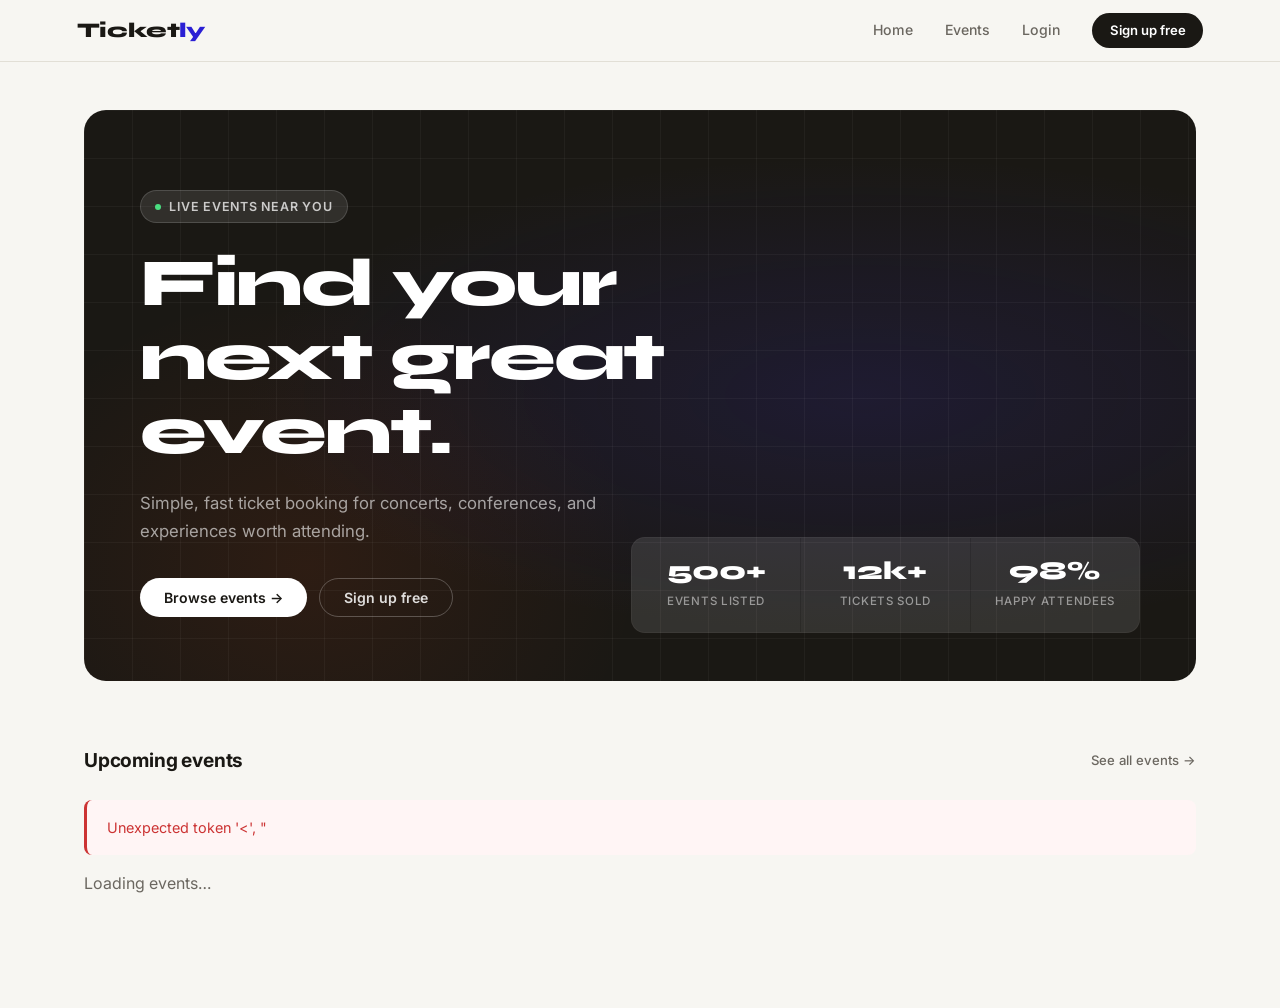
==== commit 739d71cd: "all commit" ====
--- a/frontend/admin.html
+++ b/frontend/admin.html
@@ -86,7 +86,8 @@
     </div>
   </main>
 
-  <script src="js/app.js"></script>
+  <script src="js/config.js"></script>
+<script src="js/app.js"></script>
   <script>
     let editId = null;
 
